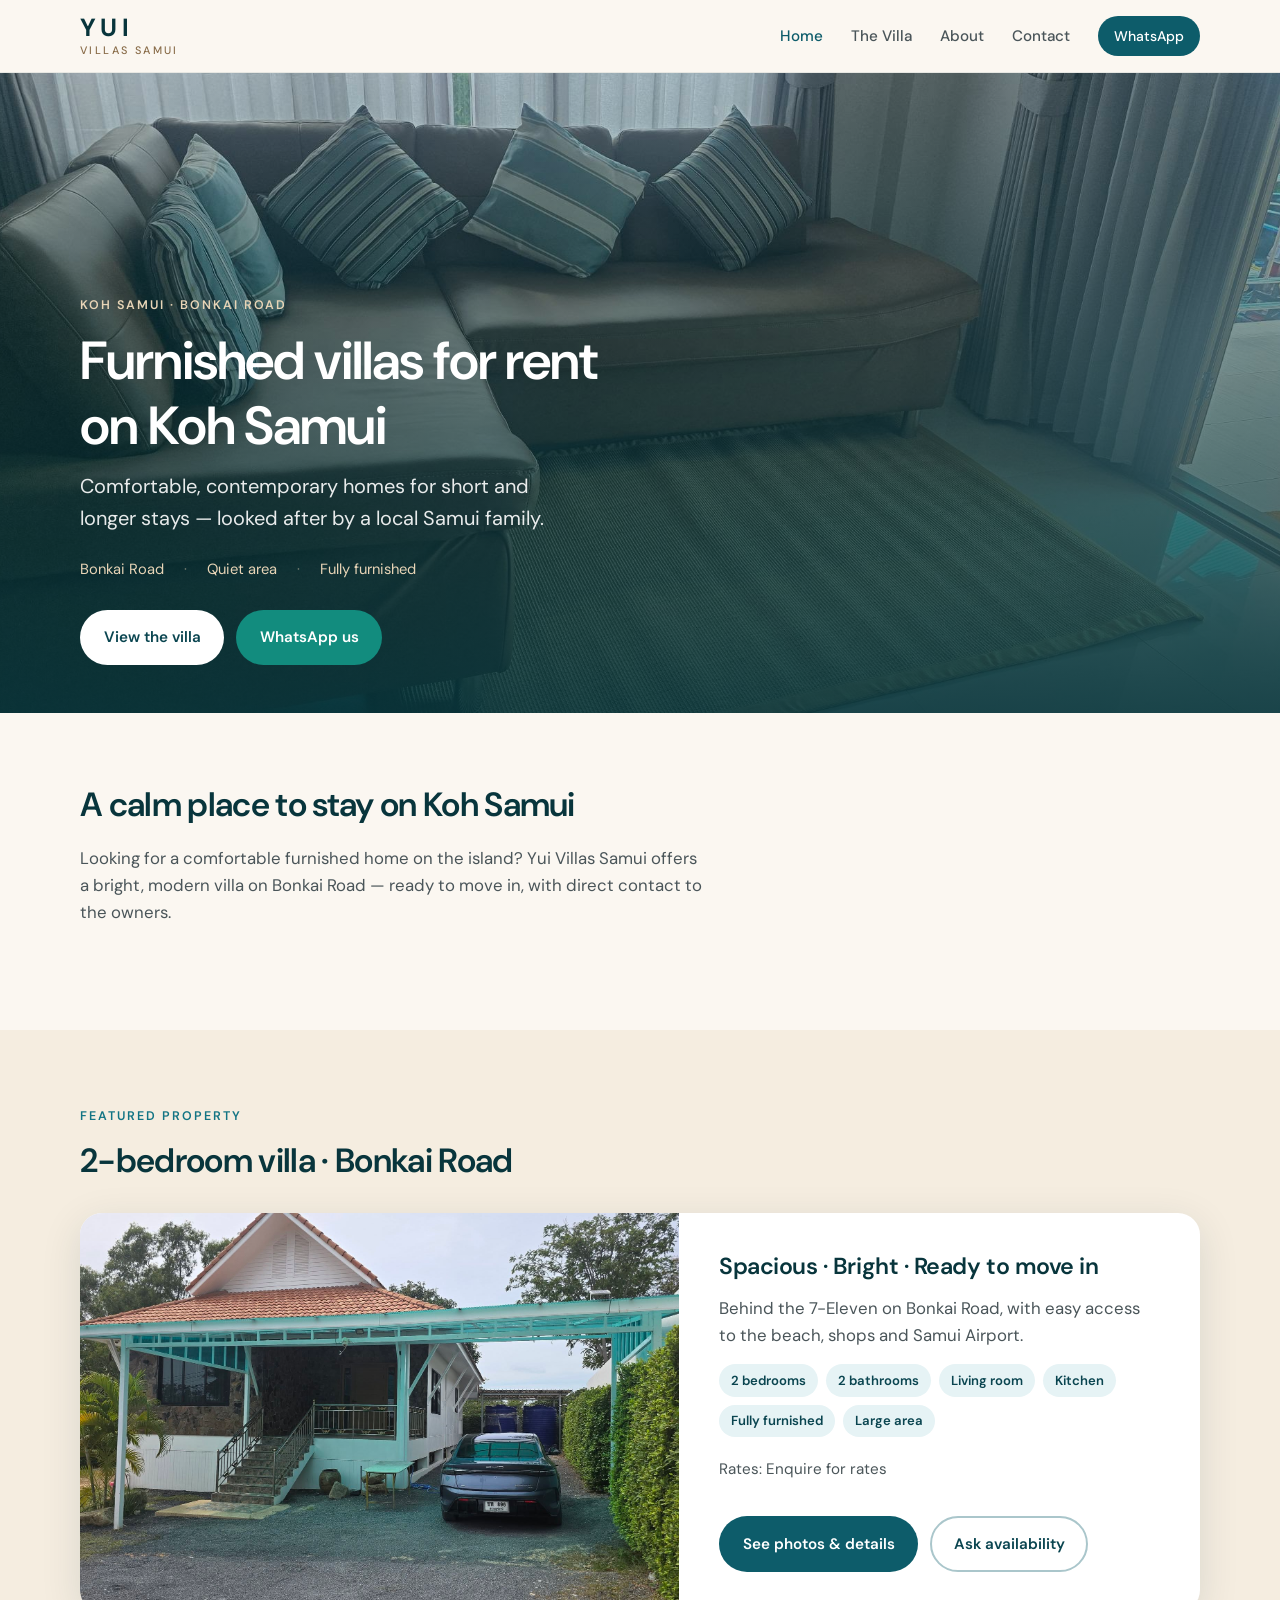
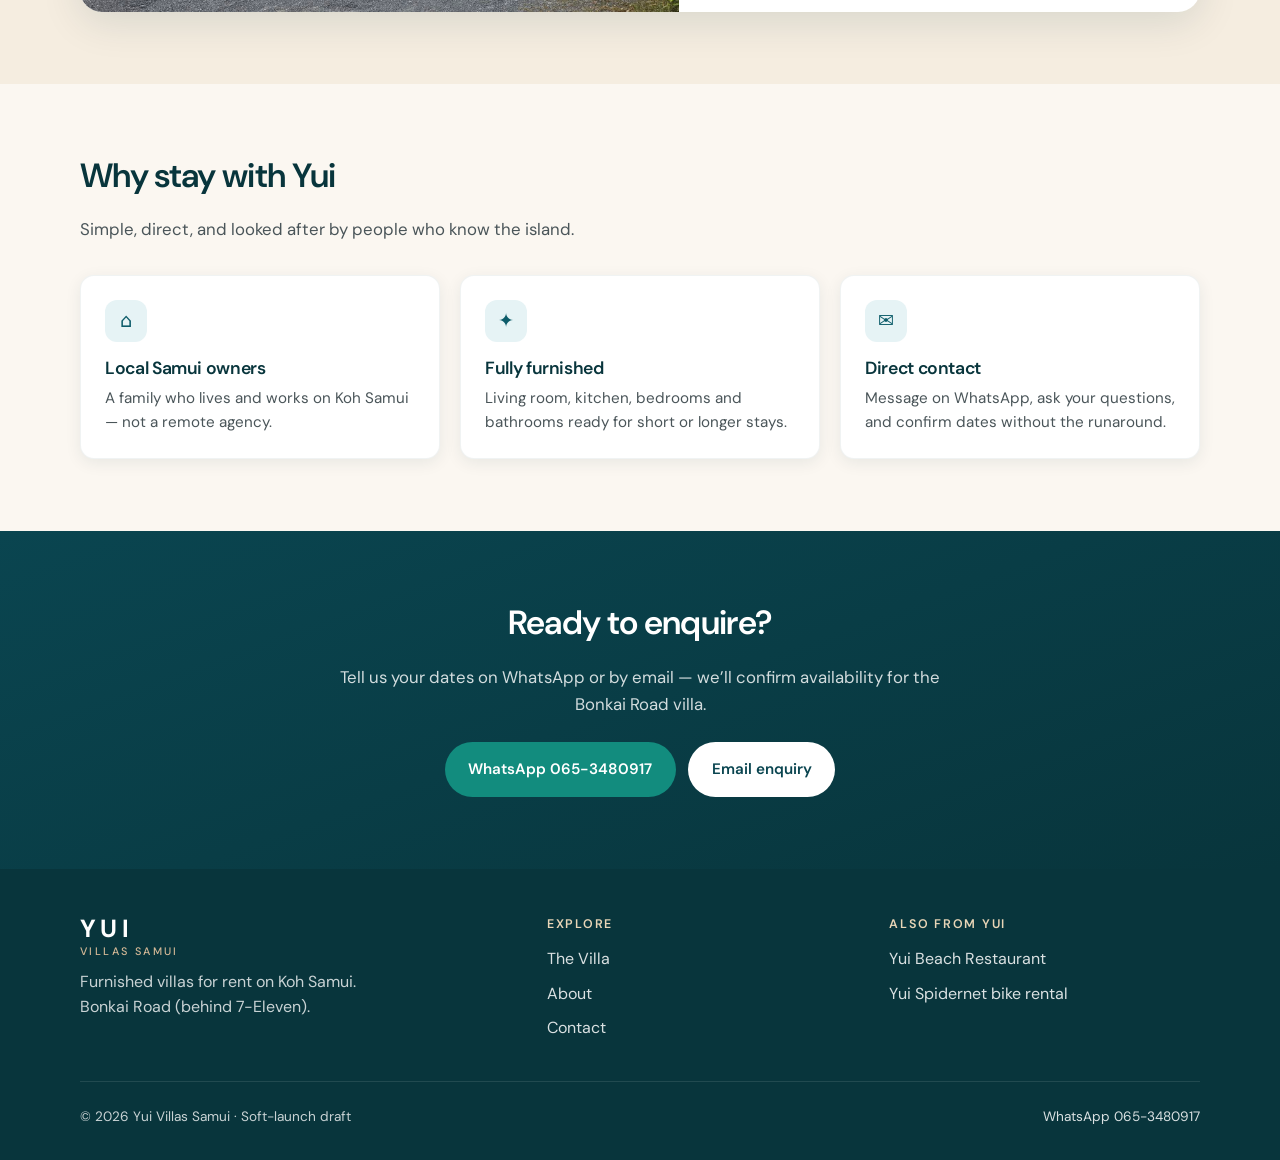
==== index.html @ 99bcdaa2 "Draft soft-launch site for Yui Villas Samui" ====
<!DOCTYPE html>
<html lang="en">
<head>
  <meta charset="utf-8" />
  <meta name="viewport" content="width=device-width, initial-scale=1" />
  <title>Yui Villas Samui | Furnished Villas for Rent on Koh Samui</title>
  <meta name="description" content="Furnished villas for rent on Koh Samui. Quiet Bonkai Road location, fully furnished 2-bedroom villa looked after by a local Samui family. Enquire via WhatsApp." />
  <meta property="og:title" content="Yui Villas Samui | Furnished Villas for Rent on Koh Samui" />
  <meta property="og:description" content="Comfortable furnished stays on Bonkai Road, Koh Samui. 2 bedrooms · 2 bathrooms · fully furnished." />
  <meta property="og:type" content="website" />
  <meta property="og:image" content="assets/images/living-sofa-balcony.jpg" />
  <link rel="preconnect" href="https://fonts.googleapis.com" />
  <link rel="preconnect" href="https://fonts.gstatic.com" crossorigin />
  <link href="https://fonts.googleapis.com/css2?family=DM+Sans:ital,opsz,wght@0,9..40,400;0,9..40,500;0,9..40,600;0,9..40,700;1,9..40,400&display=swap" rel="stylesheet" />
  <link rel="stylesheet" href="css/styles.css" />
</head>
<body>
  <header class="site-header">
    <div class="container header-inner">
      <a class="logo" href="index.html" aria-label="Yui Villas Samui home">
        <span class="logo-yui">YUI</span>
        <span class="logo-sub">Villas Samui</span>
      </a>
      <nav class="nav" aria-label="Primary">
        <a href="index.html" aria-current="page">Home</a>
        <a href="villa.html">The Villa</a>
        <a href="about.html">About</a>
        <a href="contact.html">Contact</a>
        <a class="nav-cta" href="https://wa.me/66653480917?text=Hi%20Yui%20Villas%20—%20I%27d%20like%20to%20enquire%20about%20the%20villa" target="_blank" rel="noopener">WhatsApp</a>
      </nav>
      <button class="menu-btn" type="button" data-menu-toggle aria-expanded="false" aria-controls="mobile-nav" aria-label="Open menu">
        <span></span>
      </button>
    </div>
    <div class="container">
      <nav id="mobile-nav" class="mobile-nav" data-mobile-nav aria-label="Mobile">
        <a href="index.html" aria-current="page">Home</a>
        <a href="villa.html">The Villa</a>
        <a href="about.html">About</a>
        <a href="contact.html">Contact</a>
        <a class="nav-cta" href="https://wa.me/66653480917?text=Hi%20Yui%20Villas%20—%20I%27d%20like%20to%20enquire%20about%20the%20villa" target="_blank" rel="noopener">WhatsApp us</a>
      </nav>
    </div>
  </header>

  <main>
    <section class="hero">
      <div class="hero-media">
        <img src="assets/images/living-sofa-balcony.jpg" alt="Bright living room with brown L-sofa and balcony light at Yui Villas Samui on Koh Samui" width="2000" height="924" fetchpriority="high" />
      </div>
      <div class="container hero-content">
        <p class="eyebrow">Koh Samui · Bonkai Road</p>
        <h1>Furnished villas for rent on Koh Samui</h1>
        <p class="hero-lead">Comfortable, contemporary homes for short and longer stays — looked after by a local Samui family.</p>
        <p class="hero-meta">
          <span>Bonkai Road</span>
          <span>Quiet area</span>
          <span>Fully furnished</span>
        </p>
        <div class="btn-row">
          <a class="btn btn-light" href="villa.html">View the villa</a>
          <a class="btn btn-whatsapp" href="https://wa.me/66653480917?text=Hi%20Yui%20Villas%20—%20I%27d%20like%20to%20enquire%20about%20the%20villa" target="_blank" rel="noopener">WhatsApp us</a>
        </div>
      </div>
    </section>

    <section class="section">
      <div class="container">
        <div class="section-head">
          <h2 class="section-title">A calm place to stay on Koh Samui</h2>
          <p class="section-lead">Looking for a comfortable furnished home on the island? Yui Villas Samui offers a bright, modern villa on Bonkai Road — ready to move in, with direct contact to the owners.</p>
        </div>
      </div>
    </section>

    <section class="section section-sand" id="featured">
      <div class="container">
        <div class="section-head">
          <p class="eyebrow" style="color: var(--teal-600);">Featured property</p>
          <h2 class="section-title">2-bedroom villa · Bonkai Road</h2>
        </div>
        <article class="villa-card">
          <div class="villa-card-media">
            <img src="assets/images/exterior-front-carport.jpg" alt="Exterior of the furnished villa with teal carport and terracotta roof on Bonkai Road, Koh Samui" width="2048" height="1153" loading="lazy" />
          </div>
          <div class="villa-card-body">
            <h2>Spacious · Bright · Ready to move in</h2>
            <p class="section-lead" style="margin-bottom: 0;">Behind the 7-Eleven on Bonkai Road, with easy access to the beach, shops and Samui Airport.</p>
            <div class="facts">
              <span class="fact">2 bedrooms</span>
              <span class="fact">2 bathrooms</span>
              <span class="fact">Living room</span>
              <span class="fact">Kitchen</span>
              <span class="fact">Fully furnished</span>
              <span class="fact">Large area</span>
            </div>
            <p style="color: var(--ink-soft); font-size: 0.95rem;">Rates: Enquire for rates</p>
            <div class="btn-row" style="margin-top: 1.25rem;">
              <a class="btn btn-primary" href="villa.html">See photos &amp; details</a>
              <a class="btn btn-secondary" href="https://wa.me/66653480917?text=Hi%20Yui%20Villas%20—%20I%27d%20like%20to%20enquire%20about%20availability" target="_blank" rel="noopener">Ask availability</a>
            </div>
          </div>
        </article>
      </div>
    </section>

    <section class="section">
      <div class="container">
        <div class="section-head">
          <h2 class="section-title">Why stay with Yui</h2>
          <p class="section-lead">Simple, direct, and looked after by people who know the island.</p>
        </div>
        <div class="feature-grid">
          <div class="feature">
            <div class="feature-icon" aria-hidden="true">⌂</div>
            <h3>Local Samui owners</h3>
            <p>A family who lives and works on Koh Samui — not a remote agency.</p>
          </div>
          <div class="feature">
            <div class="feature-icon" aria-hidden="true">✦</div>
            <h3>Fully furnished</h3>
            <p>Living room, kitchen, bedrooms and bathrooms ready for short or longer stays.</p>
          </div>
          <div class="feature">
            <div class="feature-icon" aria-hidden="true">✉</div>
            <h3>Direct contact</h3>
            <p>Message on WhatsApp, ask your questions, and confirm dates without the runaround.</p>
          </div>
        </div>
      </div>
    </section>

    <section class="section section-teal">
      <div class="container cta-band">
        <h2 class="section-title">Ready to enquire?</h2>
        <p class="section-lead">Tell us your dates on WhatsApp or by email — we’ll confirm availability for the Bonkai Road villa.</p>
        <div class="btn-row" style="justify-content: center; margin-top: 1.5rem;">
          <a class="btn btn-whatsapp" href="https://wa.me/66653480917?text=Hi%20Yui%20Villas%20—%20I%27d%20like%20to%20enquire%20about%20the%20villa" target="_blank" rel="noopener">WhatsApp 065-3480917</a>
          <a class="btn btn-light" href="mailto:enquire@yuivillas.example?subject=Villa%20enquiry%20—%20Yui%20Villas%20Samui">Email enquiry</a>
        </div>
      </div>
    </section>
  </main>

  <footer class="site-footer">
    <div class="container footer-grid">
      <div class="footer-brand">
        <a class="logo" href="index.html">
          <span class="logo-yui">YUI</span>
          <span class="logo-sub">Villas Samui</span>
        </a>
        <p>Furnished villas for rent on Koh Samui.<br />Bonkai Road (behind 7-Eleven).</p>
      </div>
      <div>
        <h3>Explore</h3>
        <div class="footer-links">
          <a href="villa.html">The Villa</a>
          <a href="about.html">About</a>
          <a href="contact.html">Contact</a>
        </div>
      </div>
      <div>
        <h3>Also from Yui</h3>
        <div class="footer-links">
          <a href="https://www.facebook.com/Yuibeach" target="_blank" rel="noopener">Yui Beach Restaurant</a>
          <a href="https://www.facebook.com/yui.spidernet.1" target="_blank" rel="noopener">Yui Spidernet bike rental</a>
        </div>
      </div>
    </div>
    <div class="container footer-bottom">
      <span>© 2026 Yui Villas Samui · Soft-launch draft</span>
      <a href="https://wa.me/66653480917" target="_blank" rel="noopener">WhatsApp 065-3480917</a>
    </div>
  </footer>
  <script src="js/main.js"></script>
</body>
</html>
---- css/styles.css ----
/* Yui Villas Samui — warm coastal modern */
:root {
  --teal-900: #08353c;
  --teal-800: #0a4550;
  --teal-700: #0d5c6a;
  --teal-600: #127484;
  --teal-500: #1a8a9c;
  --teal-100: #e6f3f5;
  --sand-50: #fbf7f1;
  --sand-100: #f5ede0;
  --sand-200: #e8d5b7;
  --sand-300: #d4b896;
  --sand-700: #8a6d4a;
  --ink: #1a2428;
  --ink-soft: #4a5559;
  --white: #ffffff;
  --radius: 14px;
  --radius-lg: 22px;
  --shadow: 0 10px 40px rgba(8, 53, 60, 0.12);
  --shadow-sm: 0 4px 16px rgba(8, 53, 60, 0.08);
  --font: "DM Sans", system-ui, -apple-system, sans-serif;
  --max: 1120px;
  --header-h: 72px;
}

*, *::before, *::after { box-sizing: border-box; }
html { scroll-behavior: smooth; }
body {
  margin: 0;
  font-family: var(--font);
  color: var(--ink);
  background: var(--sand-50);
  line-height: 1.6;
  -webkit-font-smoothing: antialiased;
}
img { max-width: 100%; height: auto; display: block; }
a { color: var(--teal-700); text-decoration: none; }
a:hover { color: var(--teal-500); }
h1, h2, h3 { line-height: 1.2; font-weight: 600; letter-spacing: -0.02em; margin: 0 0 0.6em; }
p { margin: 0 0 1em; }
ul { margin: 0; padding: 0; list-style: none; }

.container { width: min(100% - 2rem, var(--max)); margin-inline: auto; }
.sr-only {
  position: absolute; width: 1px; height: 1px; padding: 0; margin: -1px;
  overflow: hidden; clip: rect(0,0,0,0); border: 0;
}

/* Header */
.site-header {
  position: sticky; top: 0; z-index: 50;
  background: rgba(251, 247, 241, 0.92);
  backdrop-filter: blur(12px);
  border-bottom: 1px solid rgba(8, 53, 60, 0.08);
}
.header-inner {
  display: flex; align-items: center; justify-content: space-between;
  height: var(--header-h); gap: 1rem;
}
.logo {
  display: flex; flex-direction: column; line-height: 1;
  color: var(--teal-900); text-decoration: none;
}
.logo:hover { color: var(--teal-700); }
.logo-yui {
  font-size: 1.55rem; font-weight: 700; letter-spacing: 0.18em;
}
.logo-sub {
  font-size: 0.68rem; font-weight: 500; letter-spacing: 0.22em;
  text-transform: uppercase; color: var(--sand-700); margin-top: 0.25rem;
}
.nav { display: none; gap: 1.75rem; align-items: center; }
.nav a {
  color: var(--ink-soft); font-size: 0.95rem; font-weight: 500;
}
.nav a:hover, .nav a[aria-current="page"] { color: var(--teal-700); }
.nav-cta {
  background: var(--teal-700) !important; color: var(--white) !important;
  padding: 0.55rem 1rem; border-radius: 999px; font-size: 0.875rem !important;
}
.nav-cta:hover { background: var(--teal-600) !important; }
.menu-btn {
  display: inline-flex; align-items: center; justify-content: center;
  width: 44px; height: 44px; border: 1px solid rgba(8,53,60,0.15);
  border-radius: 10px; background: var(--white); cursor: pointer;
}
.menu-btn span {
  display: block; width: 18px; height: 2px; background: var(--teal-800);
  position: relative;
}
.menu-btn span::before, .menu-btn span::after {
  content: ""; position: absolute; left: 0; width: 18px; height: 2px;
  background: var(--teal-800);
}
.menu-btn span::before { top: -6px; }
.menu-btn span::after { top: 6px; }
.mobile-nav {
  display: none; flex-direction: column; gap: 0.25rem;
  padding: 0.5rem 0 1.25rem; border-top: 1px solid rgba(8,53,60,0.08);
}
.mobile-nav.open { display: flex; }
.mobile-nav a {
  padding: 0.85rem 0.25rem; color: var(--ink); font-weight: 500;
  border-bottom: 1px solid rgba(8,53,60,0.06);
}
.mobile-nav a.nav-cta {
  text-align: center; margin-top: 0.75rem; border: none;
}

@media (min-width: 860px) {
  .nav { display: flex; }
  .menu-btn { display: none; }
}

/* Buttons */
.btn {
  display: inline-flex; align-items: center; justify-content: center; gap: 0.5rem;
  padding: 0.85rem 1.35rem; border-radius: 999px; font-weight: 600;
  font-size: 0.95rem; border: 2px solid transparent; cursor: pointer;
  transition: transform 0.15s ease, background 0.15s ease, color 0.15s ease;
  text-decoration: none; font-family: inherit;
}
.btn:hover { transform: translateY(-1px); }
.btn-primary { background: var(--teal-700); color: var(--white); }
.btn-primary:hover { background: var(--teal-600); color: var(--white); }
.btn-secondary {
  background: transparent; color: var(--teal-800);
  border-color: rgba(13, 92, 106, 0.35);
}
.btn-secondary:hover { background: var(--teal-100); color: var(--teal-800); }
.btn-whatsapp { background: #128C7E; color: var(--white); }
.btn-whatsapp:hover { background: #0e7a6e; color: var(--white); }
.btn-light { background: var(--white); color: var(--teal-800); }
.btn-light:hover { background: var(--sand-100); color: var(--teal-900); }
.btn-row { display: flex; flex-wrap: wrap; gap: 0.75rem; }

/* Hero */
.hero {
  position: relative; min-height: clamp(420px, 72vh, 640px);
  display: grid; align-items: end; color: var(--white);
  overflow: hidden;
}
.hero-media {
  position: absolute; inset: 0;
}
.hero-media img {
  width: 100%; height: 100%; object-fit: cover;
}
.hero-media::after {
  content: ""; position: absolute; inset: 0;
  background: linear-gradient(
    180deg,
    rgba(8, 53, 60, 0.25) 0%,
    rgba(8, 53, 60, 0.55) 45%,
    rgba(8, 53, 60, 0.88) 100%
  );
}
.hero-content {
  position: relative; z-index: 1;
  padding: 3.5rem 0 3rem;
}
.eyebrow {
  display: inline-block; font-size: 0.78rem; font-weight: 600;
  letter-spacing: 0.16em; text-transform: uppercase;
  color: var(--sand-200); margin-bottom: 0.85rem;
}
.hero h1 {
  font-size: clamp(2rem, 5vw, 3.35rem);
  max-width: 14ch; margin-bottom: 0.75rem; color: var(--white);
}
.hero-lead {
  font-size: clamp(1.05rem, 2.2vw, 1.25rem);
  color: rgba(255,255,255,0.9); max-width: 36ch; margin-bottom: 1.5rem;
}
.hero-meta {
  display: flex; flex-wrap: wrap; gap: 0.5rem 1.25rem;
  color: var(--sand-200); font-size: 0.92rem; margin-bottom: 1.75rem;
}
.hero-meta span::before {
  content: "·"; margin-right: 1.25rem; opacity: 0.5;
}
.hero-meta span:first-child::before { content: none; margin: 0; }

/* Sections */
.section { padding: 4.5rem 0; }
.section-tight { padding: 3rem 0; }
.section-sand { background: var(--sand-100); }
.section-teal {
  background: linear-gradient(160deg, var(--teal-800), var(--teal-900));
  color: var(--white);
}
.section-title {
  font-size: clamp(1.6rem, 3vw, 2.1rem); color: var(--teal-900);
}
.section-lead {
  color: var(--ink-soft); max-width: 52ch; font-size: 1.05rem;
}
.section-teal .section-title { color: var(--white); }
.section-teal .section-lead { color: rgba(255,255,255,0.82); }
.section-head { margin-bottom: 2rem; }

/* Featured card */
.villa-card {
  display: grid; gap: 0; background: var(--white);
  border-radius: var(--radius-lg); overflow: hidden;
  box-shadow: var(--shadow);
}
.villa-card-media { aspect-ratio: 16/11; overflow: hidden; }
.villa-card-media img { width: 100%; height: 100%; object-fit: cover; }
.villa-card-body { padding: 1.75rem 1.5rem 2rem; }
.villa-card-body h2 { font-size: 1.45rem; color: var(--teal-900); }
.facts {
  display: flex; flex-wrap: wrap; gap: 0.5rem; margin: 1rem 0 1.25rem;
}
.fact {
  background: var(--teal-100); color: var(--teal-800);
  font-size: 0.82rem; font-weight: 600; padding: 0.35rem 0.75rem;
  border-radius: 999px;
}
@media (min-width: 800px) {
  .villa-card { grid-template-columns: 1.15fr 1fr; }
  .villa-card-media { aspect-ratio: auto; min-height: 100%; }
  .villa-card-body { padding: 2.5rem; display: flex; flex-direction: column; justify-content: center; }
}

/* Why / features */
.feature-grid {
  display: grid; gap: 1.25rem;
  grid-template-columns: 1fr;
}
@media (min-width: 700px) {
  .feature-grid { grid-template-columns: repeat(3, 1fr); }
}
.feature {
  background: var(--white); border-radius: var(--radius);
  padding: 1.5rem; box-shadow: var(--shadow-sm);
  border: 1px solid rgba(8,53,60,0.06);
}
.feature-icon {
  width: 42px; height: 42px; border-radius: 12px;
  background: var(--teal-100); color: var(--teal-700);
  display: grid; place-items: center; margin-bottom: 1rem;
  font-size: 1.2rem;
}
.feature h3 { font-size: 1.1rem; color: var(--teal-900); margin-bottom: 0.4rem; }
.feature p { color: var(--ink-soft); font-size: 0.95rem; margin: 0; }

/* CTA band */
.cta-band { text-align: center; }
.cta-band .section-lead { margin-inline: auto; }

/* Page hero (inner pages) */
.page-hero {
  background: linear-gradient(135deg, var(--teal-800), var(--teal-900));
  color: var(--white); padding: 3.25rem 0 2.75rem;
}
.page-hero h1 { color: var(--white); font-size: clamp(1.8rem, 4vw, 2.6rem); }
.page-hero p { color: rgba(255,255,255,0.85); max-width: 48ch; margin: 0; }

/* Gallery */
.gallery {
  display: grid; gap: 0.75rem;
  grid-template-columns: repeat(2, 1fr);
}
.gallery figure {
  margin: 0; border-radius: 12px; overflow: hidden;
  background: var(--sand-200); aspect-ratio: 1;
  cursor: pointer; position: relative;
}
.gallery figure img {
  width: 100%; height: 100%; object-fit: cover;
  transition: transform 0.35s ease;
}
.gallery figure:hover img { transform: scale(1.04); }
.gallery figure.wide { grid-column: span 2; aspect-ratio: 16/9; }
@media (min-width: 700px) {
  .gallery {
    grid-template-columns: repeat(4, 1fr);
    gap: 1rem;
  }
  .gallery figure.wide { grid-column: span 2; aspect-ratio: 16/10; }
  .gallery figure.tall { grid-row: span 2; aspect-ratio: auto; height: 100%; }
}

/* Lightbox */
.lightbox {
  position: fixed; inset: 0; z-index: 100;
  background: rgba(8, 53, 60, 0.92);
  display: none; align-items: center; justify-content: center;
  padding: 1.5rem;
}
.lightbox.open { display: flex; }
.lightbox img {
  max-width: min(96vw, 1100px); max-height: 88vh;
  object-fit: contain; border-radius: 8px;
}
.lightbox-close {
  position: absolute; top: 1rem; right: 1rem;
  width: 44px; height: 44px; border-radius: 999px;
  border: none; background: rgba(255,255,255,0.15); color: white;
  font-size: 1.5rem; cursor: pointer;
}
.lightbox-nav {
  position: absolute; top: 50%; transform: translateY(-50%);
  width: 48px; height: 48px; border-radius: 999px; border: none;
  background: rgba(255,255,255,0.12); color: white; font-size: 1.5rem;
  cursor: pointer;
}
.lightbox-prev { left: 1rem; }
.lightbox-next { right: 1rem; }

/* Detail layout */
.detail-grid {
  display: grid; gap: 2.5rem;
}
@media (min-width: 900px) {
  .detail-grid {
    grid-template-columns: 1.4fr 0.9fr;
    align-items: start;
  }
}
.detail-panel {
  background: var(--white); border-radius: var(--radius-lg);
  padding: 1.75rem; box-shadow: var(--shadow-sm);
  border: 1px solid rgba(8,53,60,0.06);
}
.detail-panel h2 { font-size: 1.25rem; color: var(--teal-900); }
.detail-panel + .detail-panel { margin-top: 1rem; }
.amenity-list li {
  display: flex; gap: 0.75rem; align-items: flex-start;
  padding: 0.65rem 0; border-bottom: 1px solid rgba(8,53,60,0.06);
  color: var(--ink-soft);
}
.amenity-list li:last-child { border-bottom: none; }
.amenity-list .dot {
  width: 8px; height: 8px; border-radius: 50%;
  background: var(--teal-500); margin-top: 0.55rem; flex-shrink: 0;
}
.sticky-enquire {
  position: sticky; top: calc(var(--header-h) + 1rem);
}
.rate-note {
  background: var(--sand-100); border-radius: 12px;
  padding: 1rem 1.1rem; margin: 1rem 0;
  font-size: 0.95rem; color: var(--ink-soft);
}
.placeholder-note {
  font-size: 0.78rem; color: var(--sand-700);
  background: #fff8e8; border: 1px dashed var(--sand-300);
  padding: 0.55rem 0.75rem; border-radius: 8px; margin-top: 0.75rem;
}

/* About */
.about-grid {
  display: grid; gap: 2rem;
}
@media (min-width: 800px) {
  .about-grid { grid-template-columns: 1.1fr 0.9fr; align-items: center; }
}
.about-photo {
  border-radius: var(--radius-lg); overflow: hidden;
  aspect-ratio: 4/3; box-shadow: var(--shadow);
}
.about-photo img { width: 100%; height: 100%; object-fit: cover; }

/* Contact */
.contact-grid {
  display: grid; gap: 1.25rem;
}
@media (min-width: 700px) {
  .contact-grid { grid-template-columns: repeat(2, 1fr); }
}
.contact-card {
  background: var(--white); border-radius: var(--radius-lg);
  padding: 2rem 1.75rem; box-shadow: var(--shadow-sm);
  border: 1px solid rgba(8,53,60,0.06);
}
.contact-card.primary {
  background: linear-gradient(160deg, var(--teal-700), var(--teal-900));
  color: var(--white); border: none;
}
.contact-card.primary h2 { color: var(--white); }
.contact-card.primary p { color: rgba(255,255,255,0.85); }
.contact-card h2 { font-size: 1.3rem; }
.phone-display {
  font-size: 1.45rem; font-weight: 700; letter-spacing: 0.02em;
  margin: 0.5rem 0 1.25rem; color: inherit;
}

/* Footer */
.site-footer {
  background: var(--teal-900); color: rgba(255,255,255,0.78);
  padding: 3rem 0 2rem; margin-top: 0;
}
.footer-grid {
  display: grid; gap: 2rem;
}
@media (min-width: 700px) {
  .footer-grid { grid-template-columns: 1.4fr 1fr 1fr; }
}
.footer-brand .logo { color: var(--white); margin-bottom: 0.75rem; }
.footer-brand .logo-sub { color: var(--sand-300); }
.site-footer h3 {
  color: var(--sand-200); font-size: 0.78rem; letter-spacing: 0.14em;
  text-transform: uppercase; margin-bottom: 0.9rem;
}
.site-footer a { color: rgba(255,255,255,0.85); }
.site-footer a:hover { color: var(--white); }
.footer-links { display: flex; flex-direction: column; gap: 0.55rem; }
.footer-bottom {
  margin-top: 2.5rem; padding-top: 1.5rem;
  border-top: 1px solid rgba(255,255,255,0.1);
  font-size: 0.85rem; display: flex; flex-wrap: wrap;
  gap: 0.75rem; justify-content: space-between;
}

/* Prose helpers */
.prose p { color: var(--ink-soft); }
.prose strong { color: var(--ink); font-weight: 600; }
.divider {
  height: 1px; background: rgba(8,53,60,0.08); margin: 2rem 0;
}
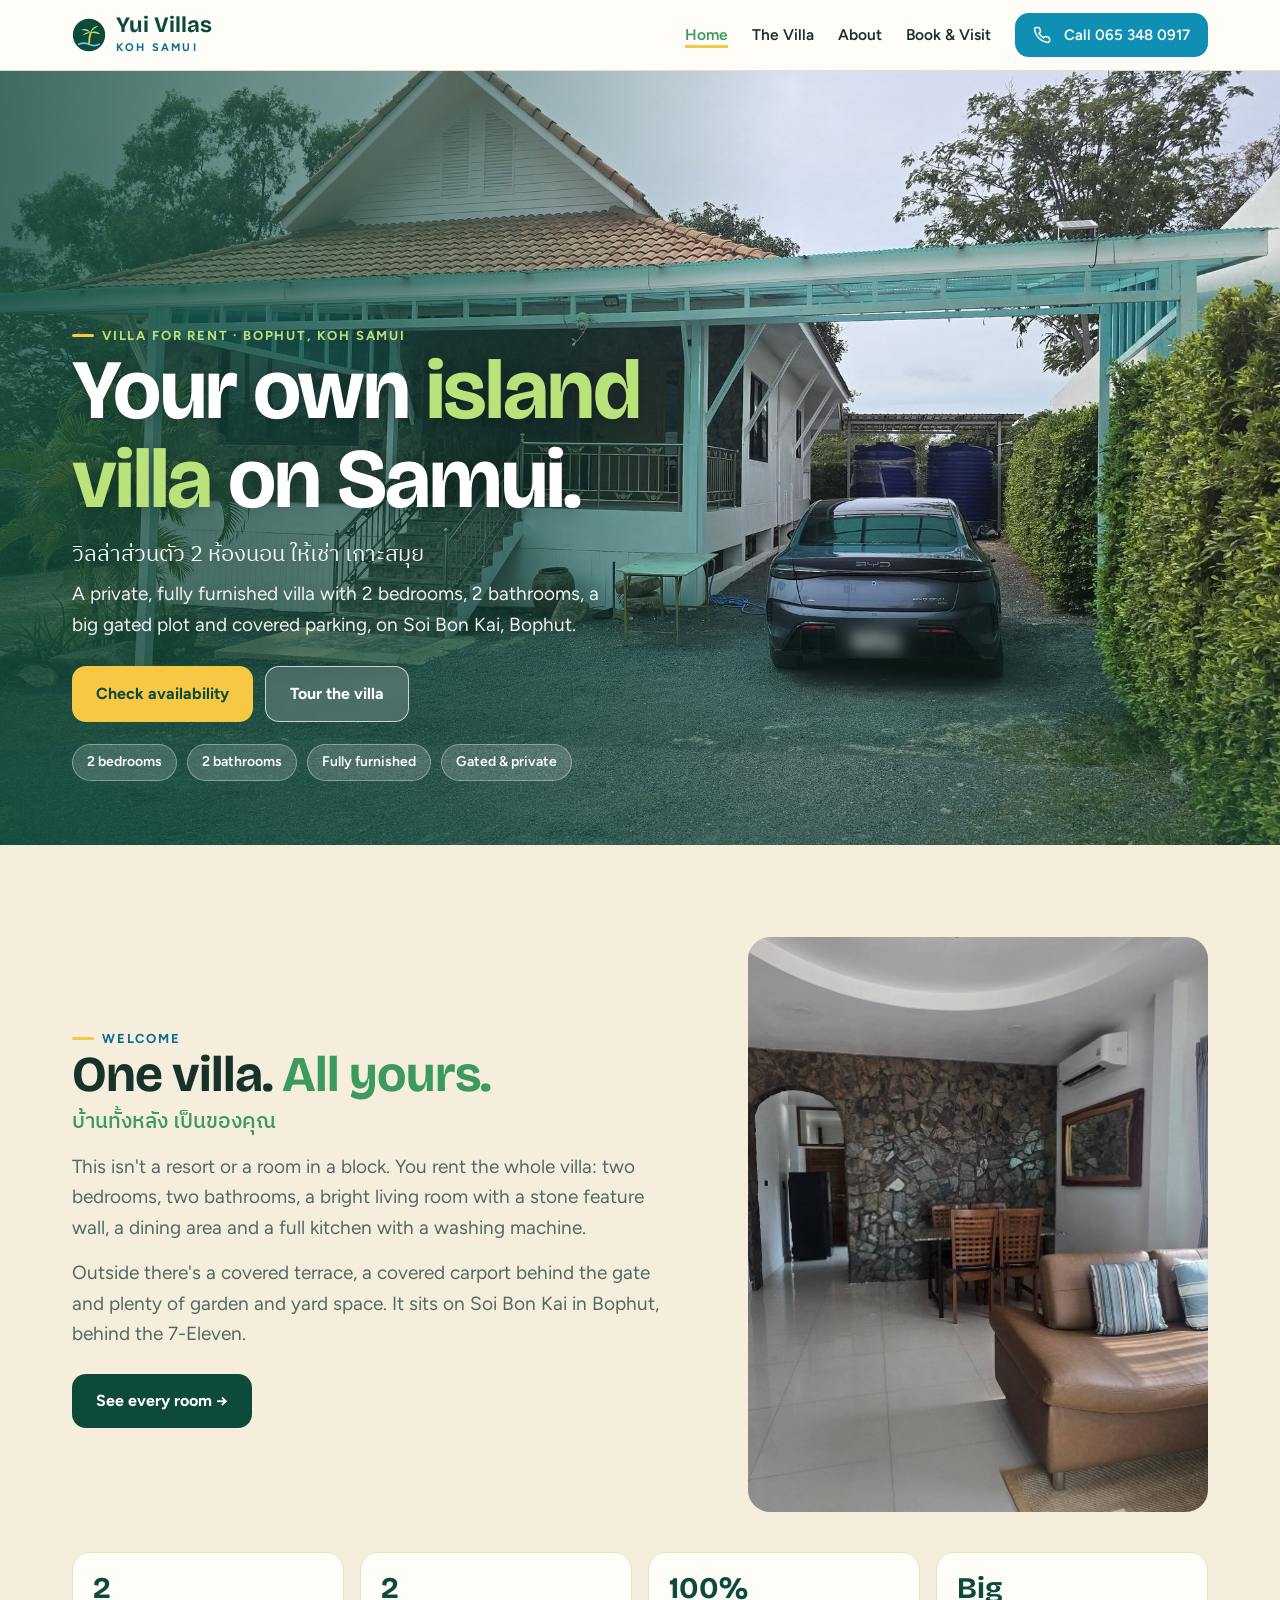
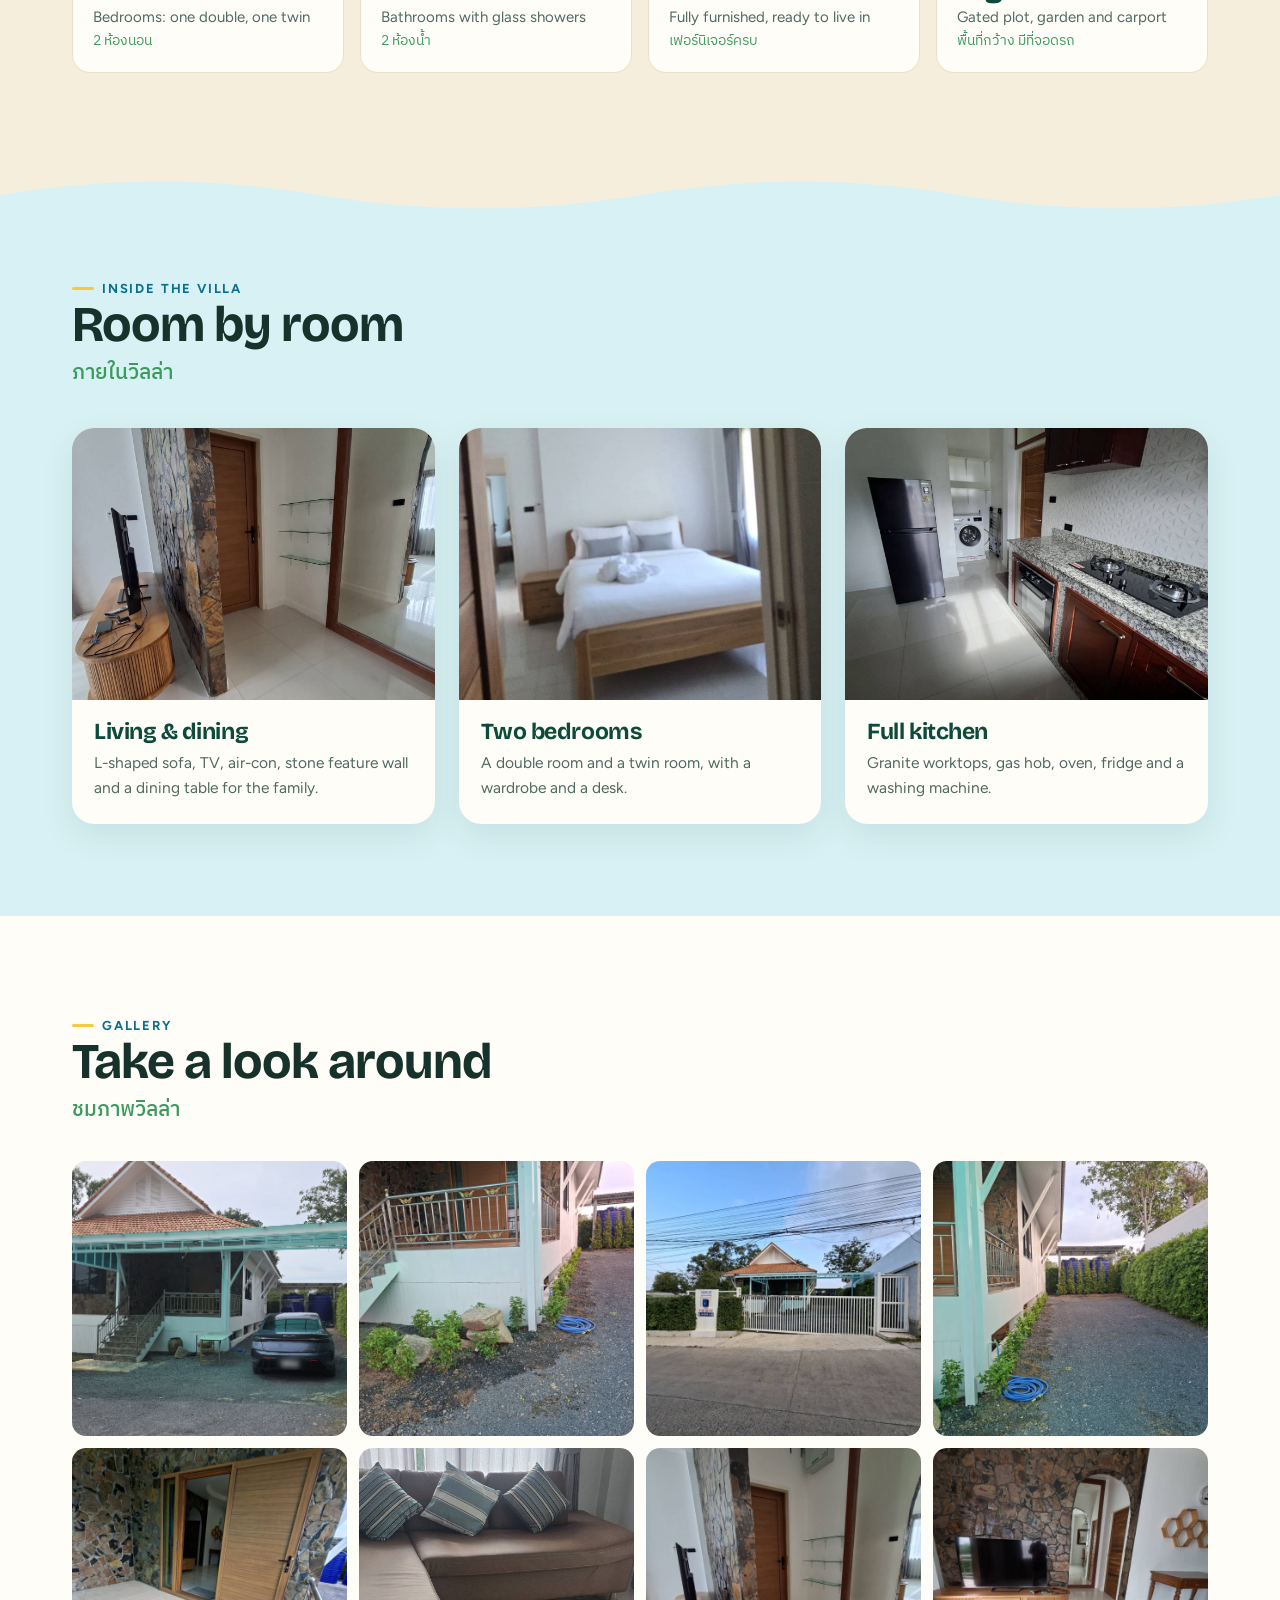
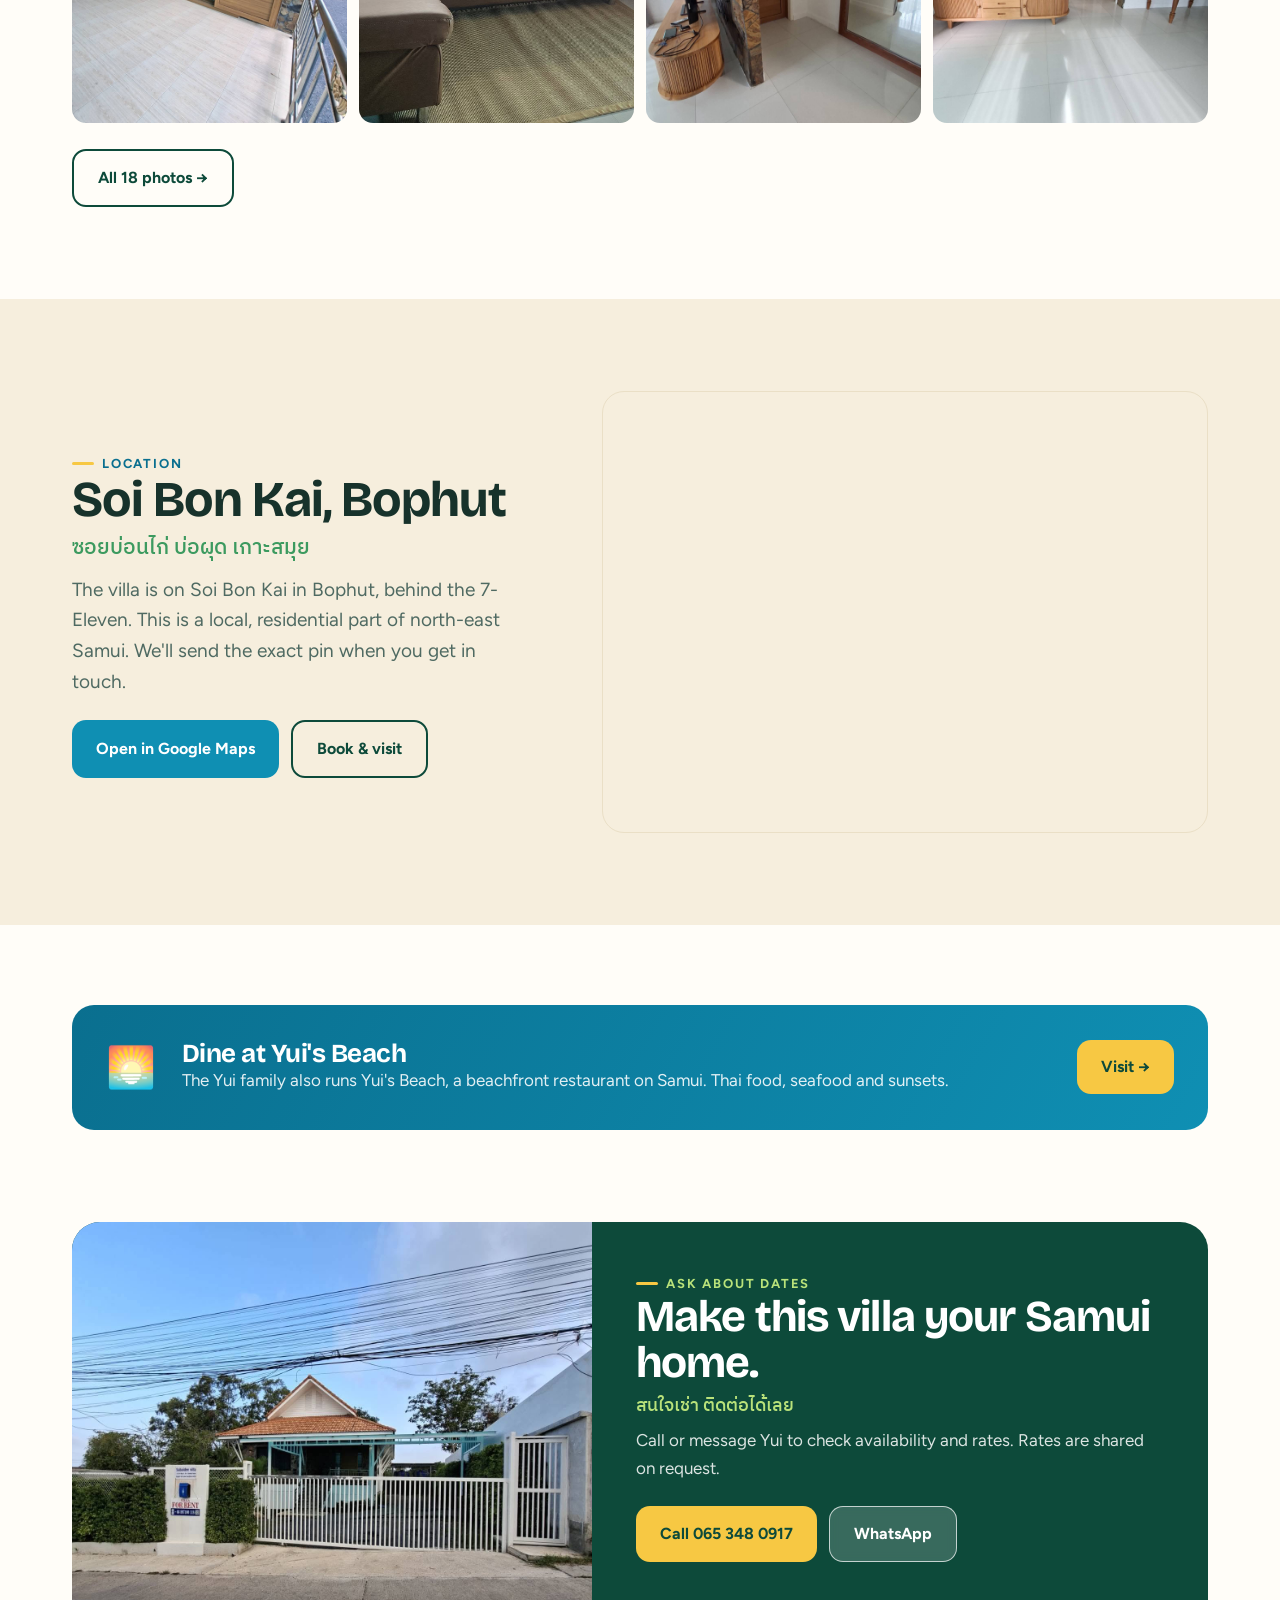
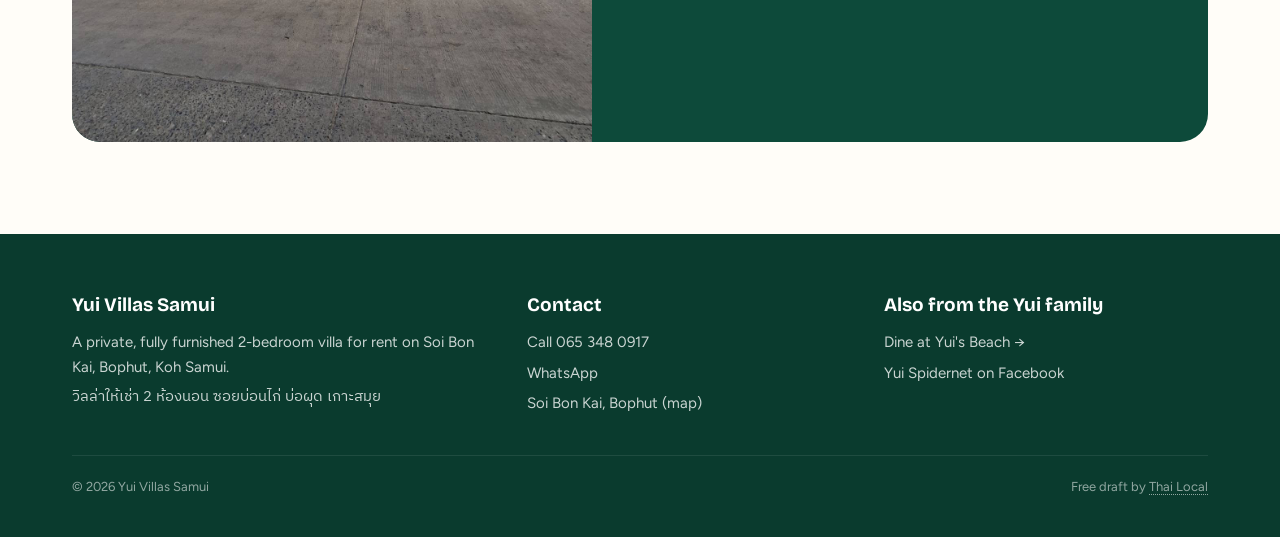
==== commit 0401693f: "Rebuild: tropical single-villa design, 4 pages, real photos at native res, noindex" ====
--- a/index.html
+++ b/index.html
@@ -1,177 +1,66 @@
-<!DOCTYPE html>
-<html lang="en">
-<head>
-  <meta charset="utf-8" />
-  <meta name="viewport" content="width=device-width, initial-scale=1" />
-  <title>Yui Villas Samui | Furnished Villas for Rent on Koh Samui</title>
-  <meta name="description" content="Furnished villas for rent on Koh Samui. Quiet Bonkai Road location, fully furnished 2-bedroom villa looked after by a local Samui family. Enquire via WhatsApp." />
-  <meta property="og:title" content="Yui Villas Samui | Furnished Villas for Rent on Koh Samui" />
-  <meta property="og:description" content="Comfortable furnished stays on Bonkai Road, Koh Samui. 2 bedrooms · 2 bathrooms · fully furnished." />
-  <meta property="og:type" content="website" />
-  <meta property="og:image" content="assets/images/living-sofa-balcony.jpg" />
-  <link rel="preconnect" href="https://fonts.googleapis.com" />
-  <link rel="preconnect" href="https://fonts.gstatic.com" crossorigin />
-  <link href="https://fonts.googleapis.com/css2?family=DM+Sans:ital,opsz,wght@0,9..40,400;0,9..40,500;0,9..40,600;0,9..40,700;1,9..40,400&display=swap" rel="stylesheet" />
-  <link rel="stylesheet" href="css/styles.css" />
-</head>
-<body>
-  <header class="site-header">
-    <div class="container header-inner">
-      <a class="logo" href="index.html" aria-label="Yui Villas Samui home">
-        <span class="logo-yui">YUI</span>
-        <span class="logo-sub">Villas Samui</span>
-      </a>
-      <nav class="nav" aria-label="Primary">
-        <a href="index.html" aria-current="page">Home</a>
-        <a href="villa.html">The Villa</a>
-        <a href="about.html">About</a>
-        <a href="contact.html">Contact</a>
-        <a class="nav-cta" href="https://wa.me/66653480917?text=Hi%20Yui%20Villas%20—%20I%27d%20like%20to%20enquire%20about%20the%20villa" target="_blank" rel="noopener">WhatsApp</a>
-      </nav>
-      <button class="menu-btn" type="button" data-menu-toggle aria-expanded="false" aria-controls="mobile-nav" aria-label="Open menu">
-        <span></span>
-      </button>
-    </div>
-    <div class="container">
-      <nav id="mobile-nav" class="mobile-nav" data-mobile-nav aria-label="Mobile">
-        <a href="index.html" aria-current="page">Home</a>
-        <a href="villa.html">The Villa</a>
-        <a href="about.html">About</a>
-        <a href="contact.html">Contact</a>
-        <a class="nav-cta" href="https://wa.me/66653480917?text=Hi%20Yui%20Villas%20—%20I%27d%20like%20to%20enquire%20about%20the%20villa" target="_blank" rel="noopener">WhatsApp us</a>
-      </nav>
-    </div>
-  </header>
+<!doctype html><html lang="en"><head><meta charset="utf-8">
+<meta name="viewport" content="width=device-width,initial-scale=1">
+<meta name="robots" content="noindex,nofollow">
+<title>Yui Villas Samui | Private 2-bedroom villa for rent, Bophut, Koh Samui</title><meta name="description" content="A private, fully furnished 2-bedroom, 2-bathroom villa for rent on Soi Bon Kai, Bophut, Koh Samui. Gated, with garden and covered parking.">
+<link rel="preconnect" href="https://fonts.googleapis.com"><link rel="preconnect" href="https://fonts.gstatic.com" crossorigin>
+<link href="https://fonts.googleapis.com/css2?family=Bricolage+Grotesque:opsz,wght@12..96,600;12..96,700;12..96,800&family=Figtree:wght@400;500;600;700;800&family=IBM+Plex+Sans+Thai:wght@400;500;600&display=swap" rel="stylesheet">
+<link rel="stylesheet" href="css/style.css?v=4">
+<link rel="icon" href="data:image/svg+xml,<svg viewBox='0 0 40 40' aria-hidden='true'><circle cx='20' cy='20' r='19' fill='%230d4a3a'/><path d='M20 31c0-6 .6-10 2.2-14' stroke='%23f7c843' stroke-width='2.2' fill='none' stroke-linecap='round'/><path d='M22 17c-3-4-8-5-11-3 4 0 7 1 11 3zm0 0c1-5 5-8 9-7-3 1-6 3-9 7zm0 0c4-2 9-1 11 2-4-1-7-1-11-2zm0 0c-4-1-8 1-10 4 3-2 6-3 10-4z' fill='%23b9e27a'/><path d='M8 31c4-2 8-2 12 0s8 2 12 0' stroke='%235fd0e6' stroke-width='2' fill='none' stroke-linecap='round'/></svg>">
+</head><body class="p-home"><header class="nav"><div class="wrap nav-in">
+<a class="brand" href="index.html"><svg viewBox="0 0 40 40" aria-hidden="true"><circle cx="20" cy="20" r="19" fill="#0d4a3a"/><path d="M20 31c0-6 .6-10 2.2-14" stroke="#f7c843" stroke-width="2.2" fill="none" stroke-linecap="round"/><path d="M22 17c-3-4-8-5-11-3 4 0 7 1 11 3zm0 0c1-5 5-8 9-7-3 1-6 3-9 7zm0 0c4-2 9-1 11 2-4-1-7-1-11-2zm0 0c-4-1-8 1-10 4 3-2 6-3 10-4z" fill="#b9e27a"/><path d="M8 31c4-2 8-2 12 0s8 2 12 0" stroke="#5fd0e6" stroke-width="2" fill="none" stroke-linecap="round"/></svg><span><b>Yui Villas</b><small>Koh Samui</small></span></a>
+<button class="burger" aria-label="Menu">&#9776;</button>
+<nav class="links"><a href="index.html" class=on>Home</a><a href="villa.html">The Villa</a><a href="about.html">About</a><a href="book.html">Book &amp; Visit</a><a class="btn btn-sea" href="tel:+66653480917"><svg viewBox="0 0 24 24" fill="none" stroke="currentColor" stroke-width="2"><path d="M22 16.9v3a2 2 0 0 1-2.2 2 19.8 19.8 0 0 1-8.6-3.1 19.5 19.5 0 0 1-6-6A19.8 19.8 0 0 1 2.1 4.2 2 2 0 0 1 4.1 2h3a2 2 0 0 1 2 1.7c.1.9.4 1.8.7 2.7a2 2 0 0 1-.5 2.1L8 9.8a16 16 0 0 0 6 6l1.3-1.3a2 2 0 0 1 2.1-.4c.9.3 1.8.6 2.7.7a2 2 0 0 1 1.7 2z"/></svg>&nbsp;Call 065 348 0917</a></nav>
+</div></header>
+<section class="hero" style="padding:0"><img src="img/exterior-front-carport.jpg" alt="Front of the villa on Soi Bon Kai, with covered carport and garden" fetchpriority="high">
+<div class="wrap hero-in"><span class="kicker" style="color:var(--lime)">Villa for rent &middot; Bophut, Koh Samui</span>
+<h1>Your own <span>island villa</span> on Samui.</h1>
+<p class="th-line">วิลล่าส่วนตัว 2 ห้องนอน ให้เช่า เกาะสมุย</p>
+<p class="sub">A private, fully furnished villa with 2 bedrooms, 2 bathrooms, a big gated plot and covered parking, on Soi Bon Kai, Bophut.</p>
+<div class="ctas"><a class="btn btn-sun" href="book.html">Check availability</a><a class="btn btn-glass" href="villa.html">Tour the villa</a></div>
+<div class="hero-badges"><span>2 bedrooms</span><span>2 bathrooms</span><span>Fully furnished</span><span>Gated &amp; private</span></div></div></section>
 
-  <main>
-    <section class="hero">
-      <div class="hero-media">
-        <img src="assets/images/living-sofa-balcony.jpg" alt="Bright living room with brown L-sofa and balcony light at Yui Villas Samui on Koh Samui" width="2000" height="924" fetchpriority="high" />
-      </div>
-      <div class="container hero-content">
-        <p class="eyebrow">Koh Samui · Bonkai Road</p>
-        <h1>Furnished villas for rent on Koh Samui</h1>
-        <p class="hero-lead">Comfortable, contemporary homes for short and longer stays — looked after by a local Samui family.</p>
-        <p class="hero-meta">
-          <span>Bonkai Road</span>
-          <span>Quiet area</span>
-          <span>Fully furnished</span>
-        </p>
-        <div class="btn-row">
-          <a class="btn btn-light" href="villa.html">View the villa</a>
-          <a class="btn btn-whatsapp" href="https://wa.me/66653480917?text=Hi%20Yui%20Villas%20—%20I%27d%20like%20to%20enquire%20about%20the%20villa" target="_blank" rel="noopener">WhatsApp us</a>
-        </div>
-      </div>
-    </section>
+<section class="bg-sand"><div class="wrap"><div class="split">
+<div><span class="kicker">Welcome</span><h2>One villa. <span class="hl">All yours.</span><span class="th-h">บ้านทั้งหลัง เป็นของคุณ</span></h2>
+<p class="lead" style="margin-top:18px">This isn't a resort or a room in a block. You rent the whole villa: two bedrooms, two bathrooms, a bright living room with a stone feature wall, a dining area and a full kitchen with a washing machine.</p>
+<p class="lead" style="margin-top:14px">Outside there's a covered terrace, a covered carport behind the gate and plenty of garden and yard space. It sits on Soi Bon Kai in Bophut, behind the 7-Eleven.</p>
+<p style="margin-top:24px"><a class="btn btn-palm" href="villa.html">See every room &rarr;</a></p></div>
+<div class="media"><img src="img/living-dining-sofa.jpg" alt="Living and dining area of the villa" loading="lazy"></div>
+</div>
+<div class="facts">
+<div class="fact"><b>2</b><span>Bedrooms: one double, one twin</span><span class="th">2 ห้องนอน</span></div>
+<div class="fact"><b>2</b><span>Bathrooms with glass showers</span><span class="th">2 ห้องน้ำ</span></div>
+<div class="fact"><b>100%</b><span>Fully furnished, ready to live in</span><span class="th">เฟอร์นิเจอร์ครบ</span></div>
+<div class="fact"><b>Big</b><span>Gated plot, garden and carport</span><span class="th">พื้นที่กว้าง มีที่จอดรถ</span></div>
+</div></div></section>
+<svg class="wave" style="background:var(--sand)" viewBox="0 0 1440 46" preserveAspectRatio="none" aria-hidden="true"><path d="M0 30c120-18 240-18 360 0s240 18 360 0 240-18 360 0 240 18 360 0v16H0z" fill="#d8f1f4"/></svg>
+<section class="bg-lagoon" style="padding-top:60px"><div class="wrap">
+<span class="kicker">Inside the villa</span><h2>Room by room<span class="th-h">ภายในวิลล่า</span></h2>
+<div class="cards">
+<a class="card" href="villa.html#living"><img src="img/living-tv-stone-corner.jpg" alt="Living room with stone feature wall" loading="lazy"><div><h3>Living &amp; dining</h3><p>L-shaped sofa, TV, air-con, stone feature wall and a dining table for the family.</p></div></a>
+<a class="card" href="villa.html#bedrooms"><img src="img/bedroom-master.jpg" alt="Double bedroom" loading="lazy" style="object-position:50% 60%"><div><h3>Two bedrooms</h3><p>A double room and a twin room, with a wardrobe and a desk.</p></div></a>
+<a class="card" href="villa.html#kitchen"><img src="img/kitchen-laundry.jpg" alt="Kitchen with gas hob and fridge" loading="lazy"><div><h3>Full kitchen</h3><p>Granite worktops, gas hob, oven, fridge and a washing machine.</p></div></a>
+</div></div></section>
 
-    <section class="section">
-      <div class="container">
-        <div class="section-head">
-          <h2 class="section-title">A calm place to stay on Koh Samui</h2>
-          <p class="section-lead">Looking for a comfortable furnished home on the island? Yui Villas Samui offers a bright, modern villa on Bonkai Road — ready to move in, with direct contact to the owners.</p>
-        </div>
-      </div>
-    </section>
+<section><div class="wrap"><span class="kicker">Gallery</span><h2>Take a look around<span class="th-h">ชมภาพวิลล่า</span></h2><div class="gallery"><a href="img/exterior-front-carport.jpg"><img src="img/exterior-front-carport.jpg" alt="Front of the villa with covered carport" loading="lazy"></a><a href="img/garden-front-corner.jpg"><img src="img/garden-front-corner.jpg" alt="Front garden corner of the villa" loading="lazy"></a><a href="img/exterior-gated-entrance.jpg"><img src="img/exterior-gated-entrance.jpg" alt="Gated entrance and driveway" loading="lazy"></a><a href="img/exterior-side-yard.jpg"><img src="img/exterior-side-yard.jpg" alt="Side yard with hedges" loading="lazy"></a><a href="img/patio-entrance.jpg"><img src="img/patio-entrance.jpg" alt="Covered front terrace" loading="lazy"></a><a href="img/living-sofa-balcony.jpg"><img src="img/living-sofa-balcony.jpg" alt="Living room L-shaped sofa" loading="lazy"></a><a href="img/living-tv-stone-corner.jpg"><img src="img/living-tv-stone-corner.jpg" alt="Living room with stone feature wall" loading="lazy"></a><a href="img/living-tv-archway.jpg"><img src="img/living-tv-archway.jpg" alt="Living room TV corner and archway" loading="lazy"></a></div>
+<p style="margin-top:26px"><a class="btn btn-out" href="villa.html#gallery">All 18 photos &rarr;</a></p></div></section>
 
-    <section class="section section-sand" id="featured">
-      <div class="container">
-        <div class="section-head">
-          <p class="eyebrow" style="color: var(--teal-600);">Featured property</p>
-          <h2 class="section-title">2-bedroom villa · Bonkai Road</h2>
-        </div>
-        <article class="villa-card">
-          <div class="villa-card-media">
-            <img src="assets/images/exterior-front-carport.jpg" alt="Exterior of the furnished villa with teal carport and terracotta roof on Bonkai Road, Koh Samui" width="2048" height="1153" loading="lazy" />
-          </div>
-          <div class="villa-card-body">
-            <h2>Spacious · Bright · Ready to move in</h2>
-            <p class="section-lead" style="margin-bottom: 0;">Behind the 7-Eleven on Bonkai Road, with easy access to the beach, shops and Samui Airport.</p>
-            <div class="facts">
-              <span class="fact">2 bedrooms</span>
-              <span class="fact">2 bathrooms</span>
-              <span class="fact">Living room</span>
-              <span class="fact">Kitchen</span>
-              <span class="fact">Fully furnished</span>
-              <span class="fact">Large area</span>
-            </div>
-            <p style="color: var(--ink-soft); font-size: 0.95rem;">Rates: Enquire for rates</p>
-            <div class="btn-row" style="margin-top: 1.25rem;">
-              <a class="btn btn-primary" href="villa.html">See photos &amp; details</a>
-              <a class="btn btn-secondary" href="https://wa.me/66653480917?text=Hi%20Yui%20Villas%20—%20I%27d%20like%20to%20enquire%20about%20availability" target="_blank" rel="noopener">Ask availability</a>
-            </div>
-          </div>
-        </article>
-      </div>
-    </section>
-
-    <section class="section">
-      <div class="container">
-        <div class="section-head">
-          <h2 class="section-title">Why stay with Yui</h2>
-          <p class="section-lead">Simple, direct, and looked after by people who know the island.</p>
-        </div>
-        <div class="feature-grid">
-          <div class="feature">
-            <div class="feature-icon" aria-hidden="true">⌂</div>
-            <h3>Local Samui owners</h3>
-            <p>A family who lives and works on Koh Samui — not a remote agency.</p>
-          </div>
-          <div class="feature">
-            <div class="feature-icon" aria-hidden="true">✦</div>
-            <h3>Fully furnished</h3>
-            <p>Living room, kitchen, bedrooms and bathrooms ready for short or longer stays.</p>
-          </div>
-          <div class="feature">
-            <div class="feature-icon" aria-hidden="true">✉</div>
-            <h3>Direct contact</h3>
-            <p>Message on WhatsApp, ask your questions, and confirm dates without the runaround.</p>
-          </div>
-        </div>
-      </div>
-    </section>
-
-    <section class="section section-teal">
-      <div class="container cta-band">
-        <h2 class="section-title">Ready to enquire?</h2>
-        <p class="section-lead">Tell us your dates on WhatsApp or by email — we’ll confirm availability for the Bonkai Road villa.</p>
-        <div class="btn-row" style="justify-content: center; margin-top: 1.5rem;">
-          <a class="btn btn-whatsapp" href="https://wa.me/66653480917?text=Hi%20Yui%20Villas%20—%20I%27d%20like%20to%20enquire%20about%20the%20villa" target="_blank" rel="noopener">WhatsApp 065-3480917</a>
-          <a class="btn btn-light" href="mailto:enquire@yuivillas.example?subject=Villa%20enquiry%20—%20Yui%20Villas%20Samui">Email enquiry</a>
-        </div>
-      </div>
-    </section>
-  </main>
-
-  <footer class="site-footer">
-    <div class="container footer-grid">
-      <div class="footer-brand">
-        <a class="logo" href="index.html">
-          <span class="logo-yui">YUI</span>
-          <span class="logo-sub">Villas Samui</span>
-        </a>
-        <p>Furnished villas for rent on Koh Samui.<br />Bonkai Road (behind 7-Eleven).</p>
-      </div>
-      <div>
-        <h3>Explore</h3>
-        <div class="footer-links">
-          <a href="villa.html">The Villa</a>
-          <a href="about.html">About</a>
-          <a href="contact.html">Contact</a>
-        </div>
-      </div>
-      <div>
-        <h3>Also from Yui</h3>
-        <div class="footer-links">
-          <a href="https://www.facebook.com/Yuibeach" target="_blank" rel="noopener">Yui Beach Restaurant</a>
-          <a href="https://www.facebook.com/yui.spidernet.1" target="_blank" rel="noopener">Yui Spidernet bike rental</a>
-        </div>
-      </div>
-    </div>
-    <div class="container footer-bottom">
-      <span>© 2026 Yui Villas Samui · Soft-launch draft</span>
-      <a href="https://wa.me/66653480917" target="_blank" rel="noopener">WhatsApp 065-3480917</a>
-    </div>
-  </footer>
-  <script src="js/main.js"></script>
-</body>
-</html>
+<section class="bg-sand"><div class="wrap"><div class="split rev">
+<div><span class="kicker">Location</span><h2>Soi Bon Kai, Bophut<span class="th-h">ซอยบ่อนไก่ บ่อผุด เกาะสมุย</span></h2>
+<p class="lead" style="margin-top:16px">The villa is on Soi Bon Kai in Bophut, behind the 7-Eleven. This is a local, residential part of north-east Samui. We'll send the exact pin when you get in touch.</p>
+<p style="margin-top:22px;display:flex;gap:12px;flex-wrap:wrap"><a class="btn btn-sea" href="https://www.google.com/maps/search/?api=1&query=9.5480,100.0526">Open in Google Maps</a><a class="btn btn-out" href="book.html">Book &amp; visit</a></p></div>
+<div class="map" style="min-height:380px"><iframe title="Map: Soi Bon Kai, Bophut, Koh Samui" loading="lazy" src="https://www.google.com/maps?q=9.5480,100.0526&z=15&hl=en&output=embed"></iframe></div>
+</div></div></section>
+<section style="padding-top:80px;padding-bottom:0"><div class="wrap"><a class="xlink" href="https://yuibeach.thailocal.online/" style="text-decoration:none">
+<span class="ico" aria-hidden="true">&#127749;</span><div><h3>Dine at Yui's Beach</h3><p>The Yui family also runs Yui's Beach, a beachfront restaurant on Samui. Thai food, seafood and sunsets.</p></div><span class="btn btn-sun">Visit &rarr;</span></a></div></section>
+<section><div class="wrap"><div class="cta-card"><img src="img/exterior-gated-entrance.jpg" alt="Gated entrance of the villa" loading="lazy">
+<div><span class="kicker" style="color:var(--lime)">Ask about dates</span><h2>Make this villa your Samui home.<span class="th-h" style="color:var(--lime)">สนใจเช่า ติดต่อได้เลย</span></h2>
+<p>Call or message Yui to check availability and rates. Rates are shared on request.</p>
+<div class="ctas"><a class="btn btn-sun" href="tel:+66653480917">Call 065 348 0917</a><a class="btn btn-glass" href="https://wa.me/66653480917?text=Hi%2C%20I%27m%20interested%20in%20renting%20your%20villa%20on%20Bon%20Kai%20Road%20(Yui%20Villas%20Samui).%20Is%20it%20available%3F">WhatsApp</a></div></div></div></div></section>
+<footer class="site"><div class="wrap"><div class="foot">
+<div><h4>Yui Villas Samui</h4><p>A private, fully furnished 2-bedroom villa for rent on Soi Bon Kai, Bophut, Koh Samui.</p><p class="th" style="margin-top:6px">วิลล่าให้เช่า 2 ห้องนอน ซอยบ่อนไก่ บ่อผุด เกาะสมุย</p></div>
+<div><h4>Contact</h4><ul><li><a href="tel:+66653480917">Call 065 348 0917</a></li><li><a href="https://wa.me/66653480917?text=Hi%2C%20I%27m%20interested%20in%20renting%20your%20villa%20on%20Bon%20Kai%20Road%20(Yui%20Villas%20Samui).%20Is%20it%20available%3F">WhatsApp</a></li><li><a href="https://www.google.com/maps/search/?api=1&query=9.5480,100.0526">Soi Bon Kai, Bophut (map)</a></li></ul></div>
+<div><h4>Also from the Yui family</h4><ul><li><a href="https://yuibeach.thailocal.online/">Dine at Yui's Beach &rarr;</a></li><li><a href="https://www.facebook.com/yui.spidernet.1">Yui Spidernet on Facebook</a></li></ul></div>
+</div><div class="foot-bottom"><span>&copy; 2026 Yui Villas Samui</span><span>Free draft by <a href="https://thailocal.online">Thai Local</a></span></div></div></footer>
+<nav class="mbar"><a class="call" href="tel:+66653480917"><svg viewBox="0 0 24 24" fill="none" stroke="currentColor" stroke-width="2"><path d="M22 16.9v3a2 2 0 0 1-2.2 2 19.8 19.8 0 0 1-8.6-3.1 19.5 19.5 0 0 1-6-6A19.8 19.8 0 0 1 2.1 4.2 2 2 0 0 1 4.1 2h3a2 2 0 0 1 2 1.7c.1.9.4 1.8.7 2.7a2 2 0 0 1-.5 2.1L8 9.8a16 16 0 0 0 6 6l1.3-1.3a2 2 0 0 1 2.1-.4c.9.3 1.8.6 2.7.7a2 2 0 0 1 1.7 2z"/></svg>Call 065 348 0917</a><a href="https://wa.me/66653480917?text=Hi%2C%20I%27m%20interested%20in%20renting%20your%20villa%20on%20Bon%20Kai%20Road%20(Yui%20Villas%20Samui).%20Is%20it%20available%3F"><svg viewBox="0 0 24 24" fill="currentColor"><path d="M12 2a10 10 0 0 0-8.6 15.1L2 22l5-1.3A10 10 0 1 0 12 2zm0 18.2a8.2 8.2 0 0 1-4.2-1.2l-.3-.2-3 .8.8-2.9-.2-.3A8.2 8.2 0 1 1 12 20.2zm4.5-6.1c-.2-.1-1.5-.7-1.7-.8s-.4-.1-.6.1-.7.8-.8 1-.3.2-.5.1a6.7 6.7 0 0 1-3.3-2.9c-.2-.4.2-.4.7-1.3.1-.2 0-.3 0-.4l-.8-1.8c-.2-.5-.4-.4-.6-.4h-.5a1 1 0 0 0-.7.3 3 3 0 0 0-.9 2.2 5.2 5.2 0 0 0 1.1 2.8 11.9 11.9 0 0 0 4.6 4c1.7.7 2.4.8 3.2.7.5-.1 1.5-.6 1.8-1.2s.2-1.1.1-1.2-.2-.1-.4-.2z"/></svg>WhatsApp</a><a href="https://www.google.com/maps/search/?api=1&query=9.5480,100.0526"><svg viewBox="0 0 24 24" fill="none" stroke="currentColor" stroke-width="2"><path d="M21 10c0 7-9 13-9 13S3 17 3 10a9 9 0 0 1 18 0z"/><circle cx="12" cy="10" r="3"/></svg>Directions</a></nav>
+<div class="lb" role="dialog" aria-label="Photo viewer"><button class="x" aria-label="Close">&times;</button><button class="pv" aria-label="Previous">&#8249;</button><img alt=""><button class="nx" aria-label="Next">&#8250;</button></div>
+<script src="js/main.js?v=4"></script></body></html>
--- a/css/style.css
+++ b/css/style.css
@@ -0,0 +1,183 @@
+:root{
+  --palm:#0d4a3a; --palm-2:#14634d; --leaf:#3c9a5f; --lime:#b9e27a; --sea:#0f8fb3; --sea-2:#0a6f8f; --lagoon:#d8f1f4;
+  --sand:#f6eedd; --sand-2:#eadfc6; --sun:#f7c843; --white:#fffdf8; --ink:#17322b; --ink-soft:#4f6a62;
+  --disp:"Bricolage Grotesque",system-ui,sans-serif; --body:"Figtree","IBM Plex Sans Thai",system-ui,sans-serif; --thai:"IBM Plex Sans Thai","Figtree",sans-serif;
+  --r:22px; --max:1180px;
+}
+*{box-sizing:border-box;margin:0;padding:0}
+html{scroll-behavior:smooth}
+body{font-family:var(--body);color:var(--ink);background:var(--white);line-height:1.62;font-size:17px;-webkit-font-smoothing:antialiased}
+img{max-width:100%;display:block}
+a{color:inherit}
+.th{font-family:var(--thai)}
+.wrap{max-width:var(--max);margin:0 auto;padding:0 22px}
+h1,h2,h3{font-family:var(--disp);font-weight:700;line-height:1.05;letter-spacing:-.02em}
+h2{font-size:clamp(30px,4.2vw,50px)}
+h2 .hl{color:var(--leaf)}
+.kicker{display:inline-flex;align-items:center;gap:8px;font-weight:700;font-size:13px;letter-spacing:.14em;text-transform:uppercase;color:var(--sea-2)}
+.kicker::before{content:"";width:22px;height:3px;border-radius:3px;background:var(--sun)}
+.th-h{display:block;font-family:var(--thai);font-weight:500;font-size:.42em;letter-spacing:0;color:var(--leaf);margin-top:10px}
+.lead{font-size:19px;color:var(--ink-soft);max-width:60ch}
+.btn{display:inline-flex;align-items:center;gap:9px;padding:14px 24px;border-radius:14px;font-weight:700;text-decoration:none;font-size:16px;transition:transform .15s,background .15s}
+.btn:hover{transform:translateY(-2px)}
+.btn svg{width:18px;height:18px;flex:none}
+.hero h1,.hero p{text-shadow:0 2px 18px rgba(0,0,0,.25)}
+.btn-sun{background:var(--sun);color:var(--palm)}
+.btn-sea{background:var(--sea);color:#fff}.btn-sea:hover{background:var(--sea-2)}
+.btn-palm{background:var(--palm);color:#fff}
+.btn-out{border:2px solid var(--palm);color:var(--palm)}
+.btn-glass{background:rgba(255,255,255,.18);border:1.5px solid rgba(255,255,255,.7);color:#fff;backdrop-filter:blur(4px)}
+/* nav */
+.nav{position:sticky;top:0;z-index:50;background:rgba(255,253,248,.95);backdrop-filter:blur(10px);border-bottom:1px solid var(--sand-2)}
+.nav-in{display:flex;align-items:center;justify-content:space-between;height:70px}
+.brand{text-decoration:none;display:flex;align-items:center;gap:10px}
+.brand svg{width:34px;height:34px}
+.brand b{font-family:var(--disp);font-size:22px;color:var(--palm);line-height:1;display:block}
+.brand small{display:block;font-size:11px;letter-spacing:.2em;text-transform:uppercase;color:var(--sea-2);font-weight:700;margin-top:3px}
+.links{display:flex;gap:24px;align-items:center}
+.links a{text-decoration:none;font-weight:600;font-size:15.5px;color:var(--ink)}
+.links a:hover,.links a.on{color:var(--leaf)}
+.links a.on{box-shadow:inset 0 -3px 0 var(--sun)}
+.links .btn{padding:10px 18px;font-size:15px;box-shadow:none;color:#fff}
+.burger{display:none;background:none;border:0;color:var(--palm);font-size:28px;cursor:pointer}
+@media(max-width:880px){.burger{display:block}.links{display:none;position:absolute;top:70px;left:0;right:0;flex-direction:column;align-items:flex-start;background:var(--white);padding:18px 22px 26px;gap:16px;border-bottom:1px solid var(--sand-2)}.links.open{display:flex}}
+/* home hero */
+.hero{max-width:2048px;margin-inline:auto;position:relative;height:min(86vh,820px);min-height:560px;overflow:hidden;color:#fff;background:var(--palm)}
+.hero img{position:absolute;inset:0;width:100%;height:100%;object-fit:cover;object-position:40% 55%}
+.hero::after{content:"";position:absolute;inset:0;background:linear-gradient(90deg,rgba(13,74,58,.78) 0%,rgba(13,74,58,.42) 38%,rgba(13,74,58,0) 62%),linear-gradient(0deg,rgba(13,74,58,.5),transparent 35%)}
+.hero-in{position:relative;z-index:2;height:100%;display:flex;flex-direction:column;justify-content:flex-end;padding-bottom:64px}
+.hero h1{font-size:clamp(42px,6.6vw,86px);max-width:12ch}
+.hero h1 span{color:var(--lime)}
+.hero .th-line{font-family:var(--thai);font-size:clamp(17px,2vw,22px);margin:14px 0 6px;opacity:.95}
+.hero p.sub{font-size:19px;max-width:44ch;opacity:.92}
+.hero .ctas{display:flex;flex-wrap:wrap;gap:12px;margin-top:26px}
+.hero-badges{display:flex;flex-wrap:wrap;gap:10px;margin-top:22px}
+.hero-badges span{background:rgba(255,255,255,.16);border:1px solid rgba(255,255,255,.35);border-radius:999px;padding:6px 14px;font-size:14px;font-weight:600}
+@media(max-width:760px){
+  .hero{height:auto;min-height:0;background:var(--palm)}
+  .hero img{position:relative;height:560px;object-position:30% 50%}
+  .hero::after{display:none}
+  .hero-in{position:relative;padding:28px 22px 36px;height:auto;background:var(--palm)}
+  .hero .photo-tag{display:block}
+}
+.wave{display:block;width:100%;height:46px}
+/* sections */
+section{padding:92px 0}
+@media(max-width:700px){section{padding:62px 0}}
+.bg-sand{background:var(--sand)}
+.bg-lagoon{background:var(--lagoon)}
+.bg-palm{background:var(--palm);color:#fff}
+.bg-palm .lead{color:rgba(255,255,255,.8)}
+.bg-palm .kicker{color:var(--lime)}
+.split{display:grid;grid-template-columns:1fr minmax(0,460px);gap:70px;align-items:center}
+.split.rev{grid-template-columns:minmax(0,460px) 1fr}
+.split.rev .media{order:-1}
+@media(max-width:880px){.split,.split.rev{grid-template-columns:1fr;gap:34px}.split.rev .media{order:0}}
+.media{position:relative}
+.media img{border-radius:var(--r);width:100%;aspect-ratio:4/5;object-fit:cover}
+.media.wide img{aspect-ratio:16/10}
+.media::before{content:"";position:absolute;inset:18px -18px -18px 18px;border-radius:var(--r);background:var(--lime);z-index:-1;opacity:.55}
+.media.sea::before{background:var(--lagoon);opacity:1}
+.facts{display:grid;grid-template-columns:repeat(4,1fr);gap:16px;margin-top:40px}
+@media(max-width:880px){.facts{grid-template-columns:1fr 1fr}}
+.fact{background:var(--white);border:1px solid var(--sand-2);border-radius:18px;padding:20px}
+.fact b{font-family:var(--disp);font-size:30px;color:var(--palm);display:block;line-height:1}
+.fact span{font-size:15px;color:var(--ink-soft)}
+.fact .th{display:block;font-size:13.5px;color:var(--leaf)}
+.cards{display:grid;grid-template-columns:repeat(3,1fr);gap:24px;margin-top:44px}
+@media(max-width:880px){.cards{grid-template-columns:1fr}}
+.card{background:var(--white);border-radius:var(--r);overflow:hidden;box-shadow:0 12px 34px rgba(13,74,58,.09);text-decoration:none;display:block}
+.card img{width:100%;aspect-ratio:4/3;object-fit:cover}
+.card div{padding:20px 22px 24px}
+.card h3{font-size:23px;color:var(--palm)}
+.card p{color:var(--ink-soft);font-size:15.5px;margin-top:6px}
+/* rooms */
+.room{display:grid;grid-template-columns:minmax(0,460px) 1fr;gap:56px;align-items:center;padding:46px 0;border-top:1px dashed var(--sand-2)}
+.room:first-of-type{border-top:0}
+.room:nth-of-type(even){grid-template-columns:1fr minmax(0,460px)}
+.room:nth-of-type(even) .room-img{order:2}
+.room-img{display:grid;gap:12px;grid-template-columns:1fr 1fr}
+.room-img img{border-radius:18px;width:100%;height:100%;object-fit:cover;aspect-ratio:3/4}
+.room-img.one{grid-template-columns:1fr}
+.room-img.one img{aspect-ratio:4/5}
+.room-img.land img{aspect-ratio:16/9}
+.room h3{font-size:32px;color:var(--palm)}
+.room h3 .th{display:block;font-size:16px;font-weight:500;color:var(--leaf);margin-top:6px}
+.room ul{list-style:none;margin-top:16px;display:grid;gap:8px}
+.room li{padding-left:28px;position:relative}
+.room li::before{content:"";position:absolute;left:0;top:7px;width:14px;height:14px;border-radius:50% 0 50% 0;background:var(--leaf)}
+@media(max-width:880px){.room,.room:nth-of-type(even){grid-template-columns:1fr;gap:24px}.room:nth-of-type(even) .room-img{order:0}}
+.rate{background:var(--palm);color:#fff;border-radius:var(--r);padding:30px 32px;display:flex;justify-content:space-between;align-items:center;gap:20px;flex-wrap:wrap;margin-top:30px}
+.rate b{font-family:var(--disp);font-size:28px}
+.rate p{opacity:.85}
+/* gallery */
+.gallery{display:grid;grid-template-columns:repeat(4,1fr);gap:12px;margin-top:40px}
+.gallery a{display:block;border-radius:14px;overflow:hidden;aspect-ratio:1}
+.gallery img{width:100%;height:100%;object-fit:cover;transition:transform .4s}
+.gallery a:hover img{transform:scale(1.05)}
+@media(max-width:700px){.gallery{grid-template-columns:repeat(2,1fr);gap:8px}}
+.lb{position:fixed;inset:0;background:rgba(6,30,24,.94);display:none;align-items:center;justify-content:center;z-index:100;padding:20px}
+.lb.open{display:flex}
+.lb img{max-height:88vh;max-width:94vw;border-radius:10px}
+.lb button{position:absolute;top:14px;right:18px;background:none;border:0;color:#fff;font-size:38px;cursor:pointer}
+.lb .nx,.lb .pv{top:50%;transform:translateY(-50%);font-size:46px}
+.lb .pv{left:14px;right:auto}
+/* inner hero */
+.phero{background:var(--lagoon);padding:0;overflow:hidden}
+.phero-in{display:grid;grid-template-columns:1.25fr .75fr;min-height:430px}
+.phero-txt{padding:72px 40px 64px max(22px,calc((100vw - var(--max))/2 + 22px));display:flex;flex-direction:column;justify-content:center}
+.phero h1{font-size:clamp(40px,5.6vw,70px);color:var(--palm);margin:12px 0 10px}
+.phero .th{font-size:19px;color:var(--leaf)}
+.phero p{color:var(--ink-soft);max-width:48ch;margin-top:12px}
+.phero-img{position:relative;min-height:300px}
+.phero-img img{position:absolute;inset:0;width:100%;height:100%;object-fit:cover}
+@media(max-width:880px){.phero-in{grid-template-columns:1fr}.phero-txt{padding:52px 22px 36px}.phero-img{min-height:300px}}
+/* cross-link */
+.xlink{display:grid;grid-template-columns:auto 1fr auto;gap:26px;align-items:center;background:linear-gradient(120deg,var(--sea-2),var(--sea));color:#fff;border-radius:var(--r);padding:30px 34px}
+.xlink .ico{font-size:40px}
+.xlink h3{font-size:26px}
+.xlink p{opacity:.88}
+@media(max-width:760px){.xlink{grid-template-columns:1fr;text-align:left}}
+/* contact */
+.contact-grid{display:grid;grid-template-columns:.9fr 1.1fr;gap:30px}
+@media(max-width:900px){.contact-grid{grid-template-columns:1fr}}
+.contact{background:var(--palm);color:#fff;border-radius:var(--r);padding:32px}
+.contact h3{font-size:28px;margin-bottom:16px}
+.contact dl{display:grid;gap:16px}
+.contact dt{font-size:12px;letter-spacing:.16em;text-transform:uppercase;color:var(--lime);font-weight:700}
+.contact dd a{text-decoration:none;border-bottom:1px solid rgba(255,255,255,.35)}
+.contact .btns{display:flex;flex-direction:column;gap:10px;margin-top:24px}
+.contact .btns .btn{justify-content:center}
+.map{border-radius:var(--r);overflow:hidden;min-height:440px;border:1px solid var(--sand-2)}
+.map iframe{width:100%;height:100%;min-height:440px;border:0;display:block}
+.steps{display:grid;grid-template-columns:repeat(3,1fr);gap:18px;margin-top:36px;counter-reset:s}
+.steps div{background:var(--white);border-radius:18px;padding:22px;border:1px solid var(--sand-2)}
+.steps div::before{counter-increment:s;content:counter(s);display:inline-grid;place-items:center;width:36px;height:36px;border-radius:50%;background:var(--sun);color:var(--palm);font-weight:800;margin-bottom:10px}
+.steps b{display:block;font-family:var(--disp);font-size:20px;color:var(--palm)}
+@media(max-width:760px){.steps{grid-template-columns:1fr}}
+.note{font-size:14.5px;color:var(--ink-soft);margin-top:14px}
+/* cta */
+.cta-card{display:grid;grid-template-columns:minmax(0,520px) 1fr;background:var(--palm);color:#fff;border-radius:28px;overflow:hidden}
+.cta-card img{width:100%;height:100%;object-fit:cover;min-height:340px}
+.cta-card>div{padding:44px}
+.cta-card h2{font-size:clamp(30px,3.6vw,44px)}
+.cta-card p{opacity:.85;margin-top:12px}
+.cta-card .ctas{display:flex;gap:12px;flex-wrap:wrap;margin-top:24px}
+@media(max-width:820px){.cta-card{grid-template-columns:1fr}.cta-card img{min-height:0;aspect-ratio:1}.cta-card>div{padding:30px 24px}}
+/* footer */
+footer.site{background:#0a3b2e;color:rgba(255,255,255,.78);padding:56px 0 40px;font-size:15px}
+.foot{display:grid;grid-template-columns:1.3fr 1fr 1fr;gap:34px}
+@media(max-width:760px){.foot{grid-template-columns:1fr}}
+footer.site h4{color:#fff;font-family:var(--disp);font-size:19px;margin-bottom:10px}
+footer.site a{text-decoration:none}footer.site a:hover{color:var(--lime)}
+footer.site ul{list-style:none;display:grid;gap:6px}
+.foot-bottom{margin-top:40px;padding-top:20px;border-top:1px solid rgba(255,255,255,.12);display:flex;justify-content:space-between;flex-wrap:wrap;gap:10px;font-size:13px;opacity:.7}
+.foot-bottom a{border-bottom:1px dotted currentColor}
+.mbar{display:none}
+@media(max-width:760px){
+  .mbar{display:grid;grid-template-columns:1.3fr 1fr 1fr;position:fixed;left:0;right:0;bottom:0;z-index:60;background:var(--palm);box-shadow:0 -6px 20px rgba(0,0,0,.2)}
+  .mbar a{display:flex;flex-direction:column;align-items:center;justify-content:center;gap:2px;padding:10px 4px 12px;color:#fff;text-decoration:none;font-size:12.5px;font-weight:700}
+  .mbar a svg{width:21px;height:21px}
+  .mbar a.call{background:var(--sun);color:var(--palm);font-size:14px}
+  footer.site{padding-bottom:110px}
+}
